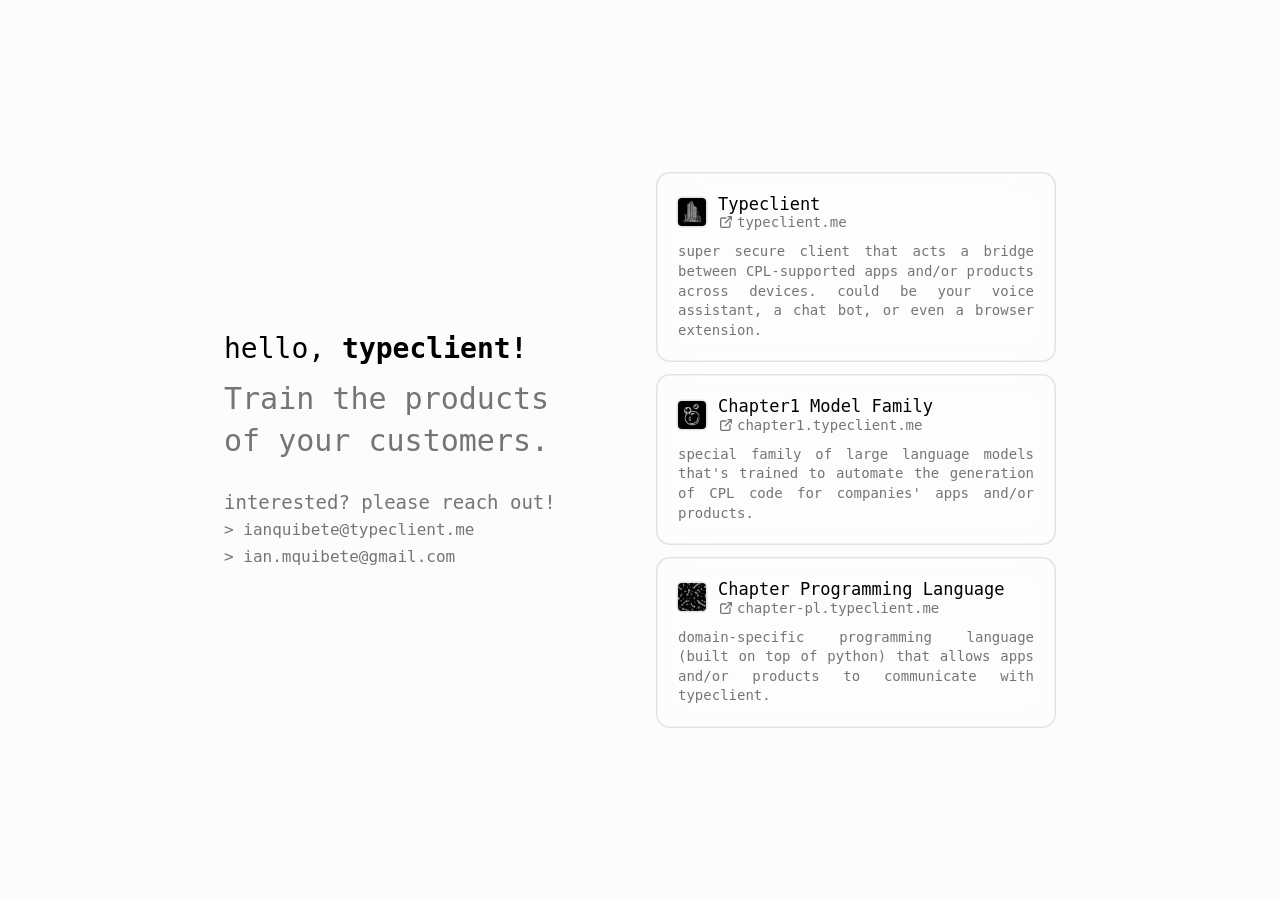
==== index.html @ 00349257 "rename html" ====
<!DOCTYPE html>
<!-- removed comment -->
<html lang="en">

<head>
	<meta http-equiv="Content-Type" content="text/html; charset=UTF-8">
	
	<!-- <link rel="icon" href="./favicon.png" /> -->
	<meta name="viewport" content="viewport-fit=cover, width=device-width, height=device-height, initial-scale=1">
	
	<link href="./typeclient_files/2.CVKGCwS1.css" rel="stylesheet">
	<title>typeclient</title>
</head>

<body>
  <div style="display: contents">
    <div id="scroll-container" class="svelte-ky9fqa">
      <div id="body-content" class="svelte-ky9fqa">
        <section id="introduction" class="section row svelte-ky9fqa">
          <div id="introduction-top" class="svelte-ky9fqa">
            <div class="paragraph svelte-1w6blj6">
              <div class="title svelte-1w6blj6">hello, <span class="typing-char">t</span><span class="typing-char">y</span><span class="typing-char">p</span><span class="typing-char">e</span><span class="typing-char">c</span><span class="typing-char">l</span><span class="typing-char">i</span><span class="typing-char">e</span><span class="typing-char">n</span><span class="typing-char">t</span><span class="typing-char">!</span></div>
              <div class="body svelte-1w6blj6"><span class="larger-text">Train the products of your customers.</span><br><br>interested? please reach out!<br><span class="email-address">&gt; <span><a href="mailto:ianquibete@typeclient.me">ianquibete@typeclient.me</a></span></span><br><span class="email-address">&gt; <span><a href="mailto:ian.mquibete@gmail.com">ian.mquibete@gmail.com</a></span></span></div>
            </div>
          </div>
          <div id="projects" class="svelte-ky9fqa">
            <div id="project-card-area" class="svelte-161m0t1">
              <div id="project-card" class="project-card rectangle-shape svelte-161m0t1">
                <a class="project-header svelte-161m0t1" href="https://typeclient.me" target="_blank" rel="noopener noreferrer nofollow" aria-label="typeclient link">
                  <img class="project-icon outer-border svelte-161m0t1" src="./typeclient_files/tyc.png" alt="typeclient logo">
                  <div class="title-container">
                    <div class="project-title svelte-161m0t1">Typeclient</div>
                    <div class="project-link svelte-161m0t1">
                      <svg viewBox="0 0 24 24" width="1.2em" height="1.2em" color="#757575" size="16">
                        <path fill="none" stroke="currentColor" stroke-linecap="round" stroke-linejoin="round" stroke-width="2" d="M12 6H6a2 2 0 0 0-2 2v10a2 2 0 0 0 2 2h10a2 2 0 0 0 2-2v-6m-7 1l9-9m-5 0h5v5"></path>
                      </svg> typeclient.me
                    </div>
                  </div>
                </a>
                <div class="project-body svelte-161m0t1">
                  <div class="project-description svelte-161m0t1">super secure client that acts a bridge between CPL-supported apps and/or products across devices. could be your voice assistant, a chat bot, or even a browser extension.</div>
                </div>
              </div>
            </div>
            <div id="project-card-area" class="svelte-161m0t1">
              <div id="project-card" class="project-card rectangle-shape svelte-161m0t1">
                <a class="project-header svelte-161m0t1" href="https://chapter1.typeclient.me/" target="_blank" rel="noopener noreferrer nofollow" aria-label="chapter1 link">
                  <img class="project-icon outer-border svelte-161m0t1" src="./typeclient_files/c1.png" alt="chapter1 logo">
                  <div class="title-container">
                    <div class="project-title svelte-161m0t1">Chapter1 Model Family</div>
                    <div class="project-link svelte-161m0t1">
                      <svg viewBox="0 0 24 24" width="1.2em" height="1.2em" color="#757575" size="16">
                        <path fill="none" stroke="currentColor" stroke-linecap="round" stroke-linejoin="round" stroke-width="2" d="M12 6H6a2 2 0 0 0-2 2v10a2 2 0 0 0 2 2h10a2 2 0 0 0 2-2v-6m-7 1l9-9m-5 0h5v5"></path>
                      </svg> chapter1.typeclient.me
                    </div>
                  </div>
                </a>
                <div class="project-body svelte-161m0t1">
                  <div class="project-description svelte-161m0t1">special family of large language models that's trained to automate the generation of CPL code for companies' apps and/or products.</div>
                </div>
              </div>
            </div>
            <div id="project-card-area" class="svelte-161m0t1">
              <div id="project-card" class="project-card rectangle-shape svelte-161m0t1">
                <a class="project-header svelte-161m0t1" href="https://chapter-pl.typeclient.me/" target="_blank" rel="noopener noreferrer nofollow" aria-label="cpl link">
                  <img class="project-icon outer-border svelte-161m0t1" src="./typeclient_files/cpl.png" alt="cpl logo">
                  <div class="title-container">
                    <div class="project-title svelte-161m0t1">Chapter Programming Language</div>
                    <div class="project-link svelte-161m0t1">
                      <svg viewBox="0 0 24 24" width="1.2em" height="1.2em" color="#757575" size="16">
                        <path fill="none" stroke="currentColor" stroke-linecap="round" stroke-linejoin="round" stroke-width="2" d="M12 6H6a2 2 0 0 0-2 2v10a2 2 0 0 0 2 2h10a2 2 0 0 0 2-2v-6m-7 1l9-9m-5 0h5v5"></path>
                      </svg> chapter-pl.typeclient.me
                    </div>
                  </div>
                </a>
                <div class="project-body svelte-161m0t1">
                  <div class="project-description svelte-161m0t1">domain-specific programming language (built on top of python) that allows apps and/or products to communicate with typeclient.</div>
                </div>
              </div>
            </div>
          </div>
        </section>
      </div>
    </div>
  </div>
</body>

</html>
---- typeclient_files/2.CVKGCwS1.css ----
/* Typing Animation */
.typing-char {
  opacity: 0;
  animation: typing 0.1s forwards;
}

/* Stagger the animation for each character */
.typing-char:nth-child(1) { animation-delay: 0.1s; }
.typing-char:nth-child(2) { animation-delay: 0.2s; }
.typing-char:nth-child(3) { animation-delay: 0.3s; }
.typing-char:nth-child(4) { animation-delay: 0.4s; }
.typing-char:nth-child(5) { animation-delay: 0.5s; }
.typing-char:nth-child(6) { animation-delay: 0.6s; }
.typing-char:nth-child(7) { animation-delay: 0.7s; }
.typing-char:nth-child(8) { animation-delay: 0.8s; }
.typing-char:nth-child(9) { animation-delay: 0.9s; }
.typing-char:nth-child(10) { animation-delay: 1.0s; }
.typing-char:nth-child(11) { animation-delay: 1.1s; } /* For the '!' */

@keyframes typing {
  from { opacity: 0; }
  to { opacity: 1; }
}

.confetti-holder.svelte-68hbho {
  position: relative;
}

@keyframes svelte-68hbho-rotate {
  0% {
    transform: rotate(var(--rotation-deg));
  }
  to {
    transform: rotate(calc(360 / var(--rotation-deg) + 960));
  }
}

@keyframes svelte-68hbho-translate {
  0% {
    opacity: 1;
  }
  8% {
    transform: translateY(calc(var(--translate-y) * .95)) translate(calc(var(--translate-x) * (var(--x-spread) * .9)));
    opacity: 1;
  }
  12% {
    transform: translateY(var(--translate-y)) translate(calc(var(--translate-x) * (var(--x-spread) * .95)));
    opacity: 1;
  }
  16% {
    transform: translateY(var(--translate-y)) translate(calc(var(--translate-x) * var(--x-spread)));
    opacity: 1;
  }
  to {
    transform: translateY(calc(var(--translate-y) + var(--fall-distance))) translate(var(--translate-x));
    opacity: 0;
  }
}

.confetti.svelte-68hbho {
  --translate-y: calc(-200px * var(--translate-y-multiplier));
  --translate-x: calc(200px * var(--translate-x-multiplier));
  position: absolute;
  height: calc(var(--size) * var(--scale));
  width: calc(var(--size) * var(--scale));
  animation: svelte-68hbho-translate var(--transition-duration) var(--transition-delay) var(--transition-iteration-count) linear;
  opacity: 0;
  pointer-events: none;
}

.confetti.svelte-68hbho:before {
  content: "";
  display: block;
  width: 100%;
  height: 100%;
  background-image: var(--image);
  background-size: contain;
  animation: svelte-68hbho-rotate var(--transition-duration) var(--transition-delay) var(--transition-iteration-count) linear;
}

@media (prefers-reduced-motion) {
  .confetti.svelte-68hbho,
  .confetti.svelte-68hbho:before {
    animation: none;
  }
}

.paragraph.svelte-1w6blj6 {
  display: flex;
  width: 22rem;
  flex-direction: column;
  align-items: flex-start;
  gap: .8rem;
}

.title.svelte-1w6blj6 {
  color: var(--accent);
  font-size: 28px;
  line-height: 1.2;
  font-weight: 480;
}

.body.svelte-1w6blj6 {
  color: var(--gray);
  font-size: 19px;
  line-height: 1.4;
  white-space: pre-wrap;
  user-select: text;
  -webkit-user-select: text;
  font-weight: 430;
  text-align: justify;
}

.project-card.svelte-161m0t1.svelte-161m0t1 {
  display: flex;
  flex-direction: column;
  align-items: flex-start;
  gap: 8px;
  padding: 18px 22px 22px 10px;
  z-index: 1;
  border-radius: 14px;
}

.project-header.svelte-161m0t1.svelte-161m0t1 {
  display: flex;
  flex-direction: row;
  align-items: center;
  gap: 12px;
  text-decoration: none;
  color: var(--accent);
  position: relative;
  padding: 4px 12px;
  border-radius: 8px;
}

.project-header.svelte-161m0t1.svelte-161m0t1:focus {
  background-color: var(--button-hover);
}

@media (hover: hover) {
  .project-header.svelte-161m0t1.svelte-161m0t1:hover {
    background-color: var(--button-hover);
  }
}

.project-icon.svelte-161m0t1.svelte-161m0t1 {
  width: 28px;
  height: 28px;
  border-radius: 4px;
}

.project-title.svelte-161m0t1.svelte-161m0t1 {
  font-size: 17px;
  line-height: 1.2;
  font-weight: 450;
}

.project-description.svelte-161m0t1.svelte-161m0t1 {
  color: var(--gray);
  font-size: 14px;
  line-height: 1.4;
  white-space: pre-wrap;
  user-select: text;
  -webkit-user-select: text;
  font-weight: 430;
  text-align: justify;
}

.project-body.svelte-161m0t1.svelte-161m0t1 {
  padding-left: 12px;
}

.project-link.svelte-161m0t1.svelte-161m0t1 {
  color: var(--gray);
  font-size: 14px;
  display: flex;
  flex-direction: row;
  align-items: center;
  gap: 3px;
  font-weight: 430;
}

.project-link.svelte-161m0t1 svg {
  width: 16px;
  height: 16px;
}

#project-card-area.svelte-161m0t1.svelte-161m0t1 {
  display: flex;
  flex-direction: column;
  width: 400px;
}

@media (max-width: 500px) {
  #project-card-area.svelte-161m0t1.svelte-161m0t1 {
    width: 100%;
  }
  .project-card.svelte-161m0t1.svelte-161m0t1 {
    padding: 14px 18px 18px 6px;
  }
  .project-title.svelte-161m0t1.svelte-161m0t1 {
    font-size: 15px;
  }
  .project-link.svelte-161m0t1.svelte-161m0t1 {
    font-size: 13px;
  }
  .project-link.svelte-161m0t1 svg {
    width: 14px;
    height: 14px;
  }
  .project-description.svelte-161m0t1.svelte-161m0t1 {
    font-size: 13px;
  }
}

:root {
  --background: #fcfcfc;
  --accent: #000000;
  --gray: #757575;
  --button-border: rgba(0, 0, 0, .1);
  --button-background: rgba(255, 255, 255, .3);
  --button-hover: rgba(0, 0, 0, .06);
}

@media (prefers-color-scheme: dark) {
  :root {
    --background: #000000;
    --accent: #e1e1e1;
    --gray: #7f7f7f;
    --button-border: rgba(255, 255, 255, .09);
    --button-background: rgba(10, 10, 10, .5);
    --button-hover: rgba(255, 255, 255, .09);
  }
}

* {
  margin: 0;
  padding: 0;
  box-sizing: border-box;
  font-family: 'JetBrains Mono', monospace;
  font-weight: bold;
}

html {
  background-color: var(--background);
  /* background: linear-gradient(to left, #f3e5f5, transparent); */
  /* background-attachment: fixed; Ensure gradient covers viewport */
}

html,
body {
  margin: 0;
  user-select: none;
  -webkit-user-select: none;
  overflow: hidden;
  -ms-overflow-style: none;
  scrollbar-width: none;
  height: 100%;
  overflow: auto;
  -webkit-tap-highlight-color: transparent;
}

:focus {
  outline-color: var(--accent);
}

img,
svg {
  user-select: none;
  -webkit-user-select: none;
  pointer-events: none;
}

svg {
  stroke: var(--gray);
}

.rectangle-shape {
  box-shadow: inset 0 0 0 1.5px var(--button-border);
  border-radius: 9px;
  background: var(--button-background);
  display: flex;
  backdrop-filter: blur(20px);
  -webkit-backdrop-filter: blur(20px);
}

.outer-border {
  box-shadow: 0 0 0 .1rem var(--button-border);
}

button {
  background: none;
  background-color: none;
  border: none;
}

.button {
  cursor: pointer;
  position: relative;
}

#scroll-container.svelte-ky9fqa {
  display: flex;
  justify-content: center;
  width: 100%;
  gap: 2.5rem;
  align-items: center;
  height: 100vh;
}

#body-content.svelte-ky9fqa {
  display: flex;
  flex-direction: column;
  width: 65%;
  height: fit-content;
  position: relative;
}

.section.svelte-ky9fqa {
  display: flex;
  flex-direction: column;
  position: relative;
}

.section.row.svelte-ky9fqa {
  flex-direction: row;
  justify-content: space-between;
}

#introduction-top.svelte-ky9fqa {
  display: flex;
  flex-direction: column;
  gap: 22px;
  justify-content: center;
}

#meowfetti.svelte-ky9fqa {
  position: fixed;
  top: -70px;
  left: 0;
  height: calc(100vh + 70px);
  width: 100vw;
  display: flex;
  justify-content: center;
  overflow: hidden;
  pointer-events: none;
  z-index: -2;
}

#projects.svelte-ky9fqa {
  display: flex;
  flex-direction: column;
  gap: 12px;
}

@media (max-width: 1200px) {
  #body-content.svelte-ky9fqa {
    width: 80%;
  }
}

@media (max-width: 940px) {
  #body-content.svelte-ky9fqa {
    width: 90%;
  }
}

@media (max-width: 830px) {
  #introduction.svelte-ky9fqa {
    padding-top: 0rem;
    padding-bottom: 24px;
  }
  #body-content.svelte-ky9fqa {
    width: 100%;
    padding: 0 24px 0 0;
    margin-top: 32px;
    justify-content: center;
    align-items: center;
  }
  .section.row.svelte-ky9fqa {
    flex-direction: column;
    justify-content: normal;
  }
  #scroll-container.svelte-ky9fqa {
    align-items: normal;
    height: initial;
  }
}

.larger-text {
  font-size: 30px;
  font-weight: 430;
  text-align: left;
  display: inline-block;
}

.email-address {
  font-size: 16px; /* Adjust as needed */
  font-weight: normal;
}

.email-address a {
  color: inherit; /* Make link color same as surrounding text */
  text-decoration: none; /* Remove default underline */
  font-weight: normal; /* Ensure link text is not bold */
}

.email-address span:hover {
  text-decoration: underline;
}
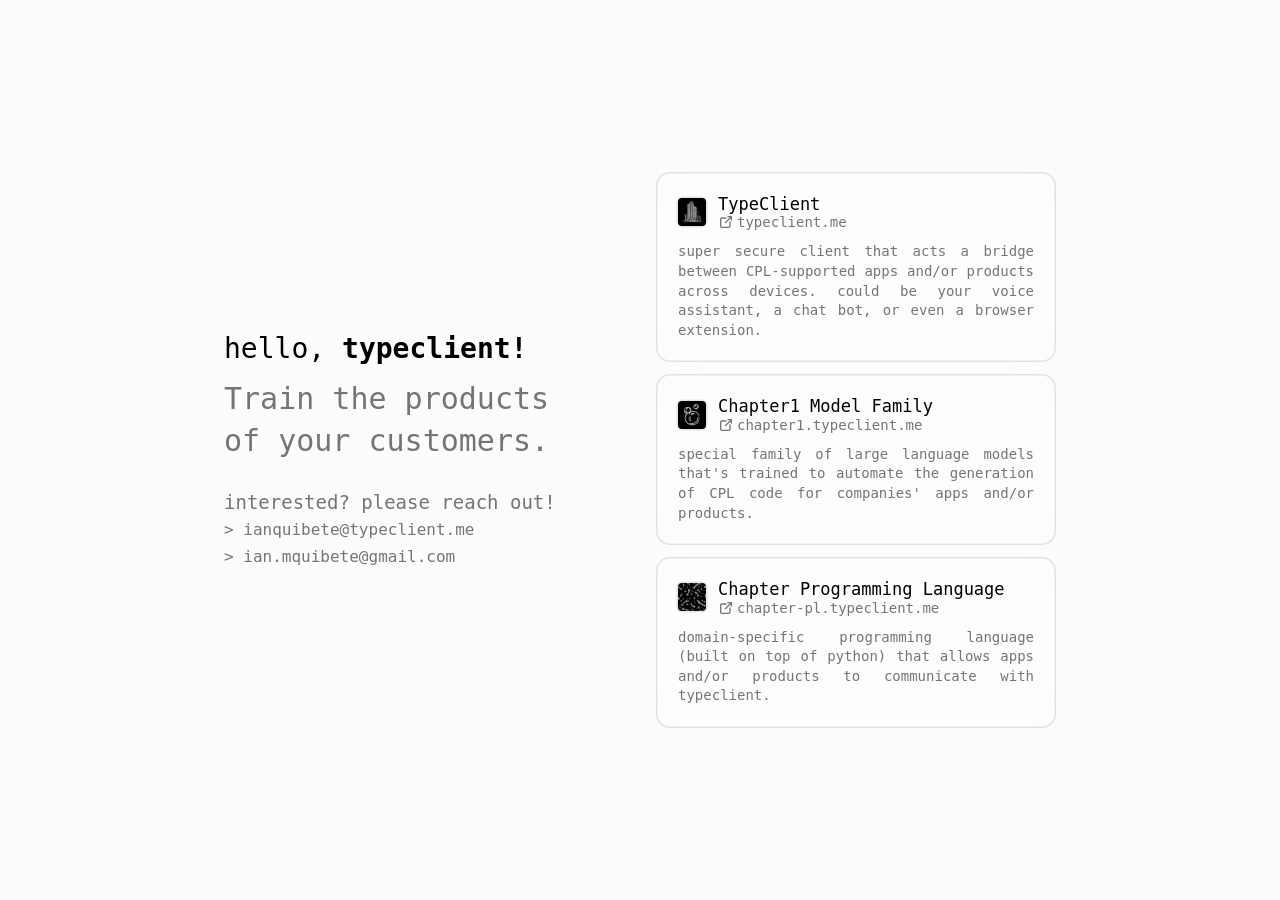
==== commit 5e054765: "Update index.html" ====
--- a/index.html
+++ b/index.html
@@ -29,7 +29,7 @@
                 <a class="project-header svelte-161m0t1" href="https://typeclient.me" target="_blank" rel="noopener noreferrer nofollow" aria-label="typeclient link">
                   <img class="project-icon outer-border svelte-161m0t1" src="./typeclient_files/tyc.png" alt="typeclient logo">
                   <div class="title-container">
-                    <div class="project-title svelte-161m0t1">Typeclient</div>
+                    <div class="project-title svelte-161m0t1">TypeClient</div>
                     <div class="project-link svelte-161m0t1">
                       <svg viewBox="0 0 24 24" width="1.2em" height="1.2em" color="#757575" size="16">
                         <path fill="none" stroke="currentColor" stroke-linecap="round" stroke-linejoin="round" stroke-width="2" d="M12 6H6a2 2 0 0 0-2 2v10a2 2 0 0 0 2 2h10a2 2 0 0 0 2-2v-6m-7 1l9-9m-5 0h5v5"></path>
